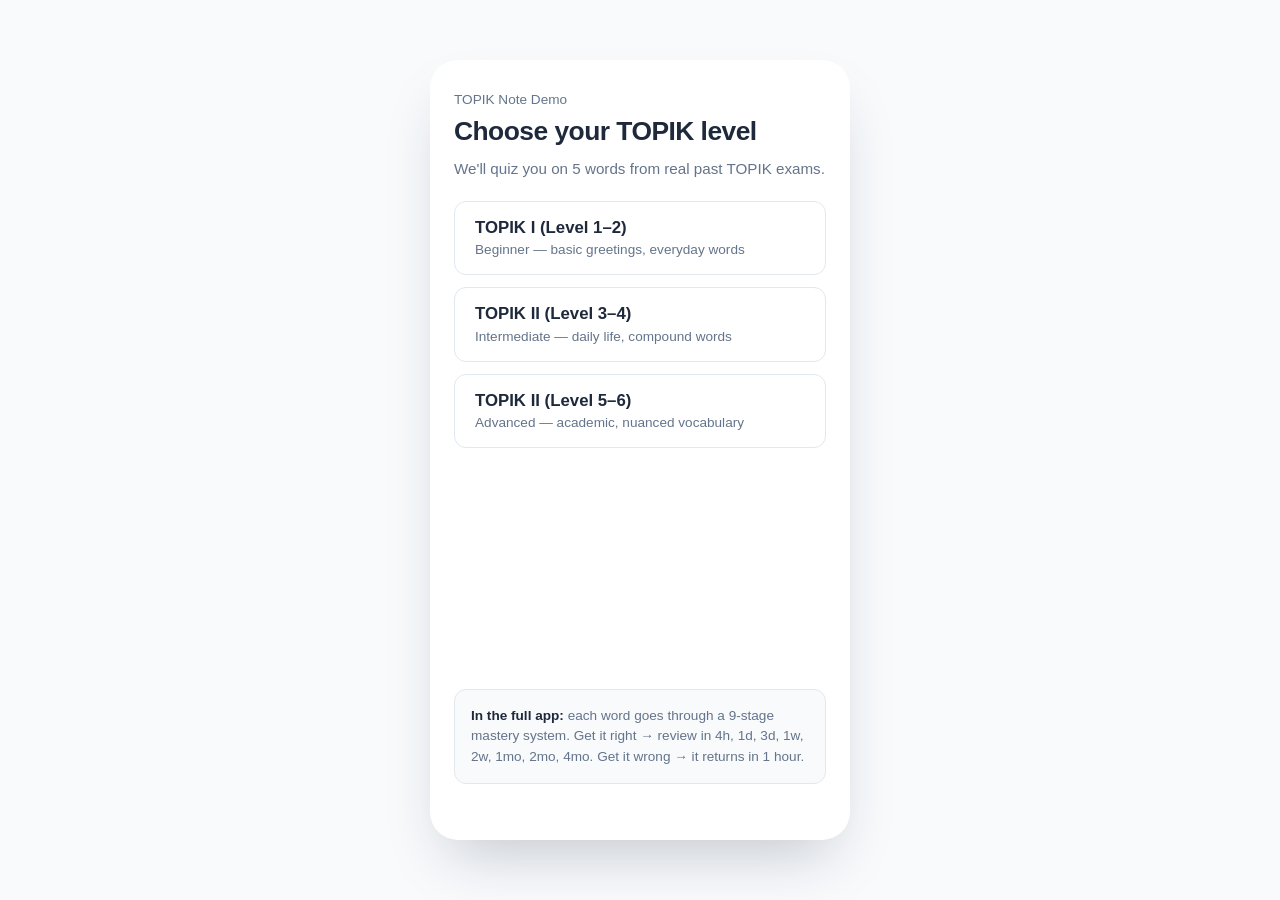
==== demo.html @ f1cb9ca8 "Remove competitor names + legal links; add Korean-native verification differentiator; update email" ====
<!DOCTYPE html>
<html lang="en">
<head>
  <meta charset="UTF-8">
  <meta name="viewport" content="width=device-width, initial-scale=1.0">
  <title>TOPIK Note — Try It Now</title>
  <style>
    :root {
      --fg: #1e293b;
      --muted: #64748b;
      --bg: #ffffff;
      --surface: #f8fafc;
      --border: #e2e8f0;
      --primary: #3182f6;
      --primary-hover: #2563eb;
      --green: #22c55e;
      --green-bg: #ecfdf5;
      --green-border: #a7f3d0;
      --red: #ef4444;
      --red-bg: #fef2f2;
      --red-border: #fecaca;
      --radius: 12px;
    }
    * { box-sizing: border-box; margin: 0; padding: 0; }
    body {
      font-family: -apple-system, BlinkMacSystemFont, "Pretendard", "Noto Sans KR", "Segoe UI", sans-serif;
      color: var(--fg);
      background: var(--surface);
      min-height: 100dvh;
      display: flex;
      align-items: center;
      justify-content: center;
      -webkit-font-smoothing: antialiased;
    }
    .phone {
      width: 100%;
      max-width: 420px;
      min-height: 100dvh;
      background: var(--bg);
      display: flex;
      flex-direction: column;
    }
    @media (min-width: 500px) {
      .phone {
        min-height: auto;
        height: 780px;
        border-radius: 28px;
        box-shadow: 0 30px 60px -20px rgba(30,41,59,0.25);
        overflow: hidden;
        margin: 2rem 1rem;
      }
    }
    .screen {
      display: none;
      flex-direction: column;
      flex: 1;
      padding: 2rem 1.5rem;
      overflow-y: auto;
    }
    .screen.active { display: flex; }
    .screen-header {
      font-size: 0.85rem;
      color: var(--muted);
      margin-bottom: 0.5rem;
    }
    h1 { font-size: 1.65rem; line-height: 1.25; letter-spacing: -0.02em; margin-bottom: 0.75rem; }
    h2 { font-size: 1.35rem; line-height: 1.3; margin-bottom: 0.5rem; }
    p.sub { color: var(--muted); font-size: 0.95rem; margin-bottom: 1.5rem; }
    .spacer { flex: 1; }

    /* Level select */
    .level-btn {
      display: block;
      width: 100%;
      padding: 1rem 1.25rem;
      margin-bottom: 0.75rem;
      border: 1px solid var(--border);
      border-radius: var(--radius);
      background: var(--bg);
      text-align: left;
      cursor: pointer;
      font-family: inherit;
      font-size: 1rem;
      color: var(--fg);
      transition: border-color 0.12s, transform 0.12s;
    }
    .level-btn:hover { border-color: var(--primary); transform: translateY(-1px); }
    .level-btn strong { display: block; font-size: 1.05rem; margin-bottom: 0.15rem; }
    .level-btn span { color: var(--muted); font-size: 0.85rem; }

    /* Progress */
    .progress-bar { height: 4px; background: var(--border); border-radius: 2px; margin-bottom: 1.5rem; overflow: hidden; }
    .progress-fill { height: 100%; background: var(--primary); transition: width 0.3s ease; border-radius: 2px; }
    .q-counter { font-size: 0.85rem; color: var(--muted); margin-bottom: 0.5rem; }

    /* Word display */
    .word-display {
      text-align: center;
      padding: 1.5rem 0 0.5rem;
    }
    .word-korean {
      font-size: 2.2rem;
      font-weight: 700;
      letter-spacing: -0.01em;
      margin-bottom: 0.25rem;
    }
    .word-pos {
      display: inline-block;
      font-size: 0.8rem;
      color: var(--primary);
      background: rgba(49,130,246,0.08);
      padding: 0.2rem 0.6rem;
      border-radius: 999px;
      margin-bottom: 0.25rem;
    }
    .word-prompt {
      color: var(--muted);
      font-size: 0.9rem;
      margin-top: 0.5rem;
      margin-bottom: 1.5rem;
    }

    /* Choices */
    .choice-btn {
      display: block;
      width: 100%;
      padding: 0.85rem 1rem;
      margin-bottom: 0.6rem;
      border: 1px solid var(--border);
      border-radius: var(--radius);
      background: var(--bg);
      text-align: left;
      cursor: pointer;
      font-family: inherit;
      font-size: 0.95rem;
      color: var(--fg);
      transition: border-color 0.12s, background 0.12s;
      line-height: 1.4;
    }
    .choice-btn:hover:not(.answered) { border-color: var(--primary); }
    .choice-btn.correct { border-color: var(--green); background: var(--green-bg); color: var(--green); font-weight: 600; }
    .choice-btn.wrong { border-color: var(--red); background: var(--red-bg); color: var(--red); }
    .choice-btn.answered { cursor: default; }
    .choice-btn.answered:not(.correct):not(.wrong) { opacity: 0.5; }

    /* Feedback */
    .feedback {
      text-align: center;
      padding: 0.75rem 0;
      font-weight: 600;
      font-size: 0.95rem;
    }
    .feedback.correct-fb { color: var(--green); }
    .feedback.wrong-fb { color: var(--red); }

    /* Next button */
    .next-btn {
      display: block;
      width: 100%;
      padding: 0.85rem;
      border: none;
      border-radius: var(--radius);
      background: var(--primary);
      color: white;
      font-family: inherit;
      font-size: 1rem;
      font-weight: 600;
      cursor: pointer;
      margin-top: auto;
      transition: background 0.12s;
    }
    .next-btn:hover { background: var(--primary-hover); }
    .next-btn:disabled { background: var(--border); cursor: default; }

    /* Result */
    .result-score {
      text-align: center;
      padding: 2rem 0 1rem;
    }
    .result-number {
      font-size: 3.5rem;
      font-weight: 800;
      color: var(--primary);
      line-height: 1;
    }
    .result-label { color: var(--muted); font-size: 1rem; margin-top: 0.25rem; }
    .result-msg {
      text-align: center;
      font-size: 1.05rem;
      color: var(--fg);
      margin: 1rem 0 1.5rem;
      line-height: 1.5;
    }
    .result-detail {
      border: 1px solid var(--border);
      border-radius: var(--radius);
      overflow: hidden;
      margin-bottom: 1.5rem;
    }
    .result-row {
      display: flex;
      justify-content: space-between;
      align-items: center;
      padding: 0.65rem 1rem;
      font-size: 0.9rem;
      border-bottom: 1px solid var(--border);
    }
    .result-row:last-child { border-bottom: none; }
    .result-row .r-word { font-weight: 600; }
    .r-correct { color: var(--green); }
    .r-wrong { color: var(--red); }

    .cta-link {
      display: block;
      text-align: center;
      color: var(--primary);
      text-decoration: none;
      font-size: 0.95rem;
      margin-top: 0.75rem;
    }
    .cta-link:hover { text-decoration: underline; }

    .mastery-note {
      background: var(--surface);
      border: 1px solid var(--border);
      border-radius: var(--radius);
      padding: 1rem;
      margin-bottom: 1.5rem;
      font-size: 0.85rem;
      color: var(--muted);
      line-height: 1.5;
    }
    .mastery-note strong { color: var(--fg); }
  </style>
</head>
<body>
  <div class="phone">
    <!-- Screen: Level Select -->
    <div class="screen active" id="screen-level">
      <div class="screen-header">TOPIK Note Demo</div>
      <h1>Choose your TOPIK level</h1>
      <p class="sub">We'll quiz you on 5 words from real past TOPIK exams.</p>
      <button class="level-btn" onclick="startQuiz('beginner')">
        <strong>TOPIK I (Level 1–2)</strong>
        <span>Beginner — basic greetings, everyday words</span>
      </button>
      <button class="level-btn" onclick="startQuiz('intermediate')">
        <strong>TOPIK II (Level 3–4)</strong>
        <span>Intermediate — daily life, compound words</span>
      </button>
      <button class="level-btn" onclick="startQuiz('advanced')">
        <strong>TOPIK II (Level 5–6)</strong>
        <span>Advanced — academic, nuanced vocabulary</span>
      </button>
      <div class="spacer"></div>
      <div class="mastery-note">
        <strong>In the full app:</strong> each word goes through a 9-stage mastery system.
        Get it right → review in 4h, 1d, 3d, 1w, 2w, 1mo, 2mo, 4mo. Get it wrong → it returns in 1 hour.
      </div>
    </div>

    <!-- Screen: Quiz -->
    <div class="screen" id="screen-quiz">
      <div class="q-counter" id="q-counter"></div>
      <div class="progress-bar"><div class="progress-fill" id="progress-fill"></div></div>
      <div class="word-display">
        <div class="word-korean" id="word-korean"></div>
        <div class="word-pos" id="word-pos"></div>
        <div class="word-prompt">What does this word mean?</div>
      </div>
      <div id="choices"></div>
      <div class="feedback" id="feedback"></div>
      <div class="spacer"></div>
      <button class="next-btn" id="next-btn" disabled onclick="nextQuestion()">Next</button>
    </div>

    <!-- Screen: Result -->
    <div class="screen" id="screen-result">
      <div class="screen-header">Session Complete</div>
      <div class="result-score">
        <div class="result-number" id="result-score"></div>
        <div class="result-label">out of 5 correct</div>
      </div>
      <div class="result-msg" id="result-msg"></div>
      <div class="result-detail" id="result-detail"></div>
      <div class="mastery-note">
        <strong>In the full app:</strong> wrong answers return in 1 hour. Words you master space out to 120 days.
        Every word is reviewed and verified by native Korean speakers.
      </div>
      <div class="spacer"></div>
      <a class="next-btn" href="index.html#thanks" style="text-align:center;text-decoration:none;">Request full demo access</a>
      <a class="cta-link" href="#" onclick="resetDemo();return false;">Try another level</a>
    </div>
  </div>

  <script>
    const WORDS = {
      beginner: [
        { word: "크다", pos: "Adjective", answer: "Large or numerous in size or scale.", wrong: ["To try to benefit or help someone.", "School vacation; holiday.", "Quickly; fast."] },
        { word: "방학", pos: "Noun", answer: "School vacation; holiday.", wrong: ["Jeans.", "Evening; dinner.", "Large or numerous in size."] },
        { word: "청바지", pos: "Noun", answer: "Jeans.", wrong: ["Fishing.", "Weekday.", "The duration of the current week."] },
        { word: "대사관", pos: "Noun", answer: "A diplomatic office established by one country in another.", wrong: ["A place where animals are kept.", "Writing that you're quitting your job.", "Effort."] },
        { word: "저녁", pos: "Noun", answer: "Evening; dinner.", wrong: ["Parents.", "Newly; not existing before.", "School vacation; holiday."] }
      ],
      intermediate: [
        { word: "사표", pos: "Noun", answer: "A letter of resignation from one's job.", wrong: ["Parents.", "Jeans.", "A lapse of a fairly long time."] },
        { word: "붉다", pos: "Adjective", answer: "The color is like blood or a ripe red pepper.", wrong: ["Large or numerous in size.", "To be in harmony and unite as one.", "Quickly; fast."] },
        { word: "출입국", pos: "Noun", answer: "The act of entering or leaving a country.", wrong: ["An inconvenience in using something.", "School vacation; holiday.", "Effort."] },
        { word: "동물원", pos: "Noun", answer: "A place where animals are collected and kept for people to see.", wrong: ["A diplomatic office in another country.", "A person who leads a team.", "Ordinary times with nothing special."] },
        { word: "사회생활", pos: "Noun", answer: "Living as a member of society and interacting with others.", wrong: ["A letter of resignation.", "The month before the current month.", "Newly; not existing before."] }
      ],
      advanced: [
        { word: "노력", pos: "Noun", answer: "Effort.", wrong: ["An inconvenience.", "Ordinary times.", "A person who does sports."] },
        { word: "어울리다", pos: "Verb", answer: "For several things to be in harmony and unite as one.", wrong: ["To try to benefit or help someone.", "The color is like blood.", "Large or numerous in size."] },
        { word: "한참", pos: "Adverb", answer: "A lapse of a fairly long time.", wrong: ["Newly; not existing before.", "Quickly; fast.", "Evening; dinner."] },
        { word: "운동선수", pos: "Noun", answer: "A person who does sports as a profession.", wrong: ["A person who leads a team.", "A person who takes part in an event.", "A diplomatic office in another country."] },
        { word: "불편", pos: "Noun", answer: "An inconvenience in using something.", wrong: ["Effort.", "A lapse of a fairly long time.", "Living as a member of society."] }
      ]
    };

    let currentLevel = "";
    let currentQuestions = [];
    let currentIndex = 0;
    let score = 0;
    let results = [];

    function show(id) {
      document.querySelectorAll(".screen").forEach(s => s.classList.remove("active"));
      document.getElementById(id).classList.add("active");
    }

    function shuffle(arr) {
      const a = [...arr];
      for (let i = a.length - 1; i > 0; i--) {
        const j = Math.floor(Math.random() * (i + 1));
        [a[i], a[j]] = [a[j], a[i]];
      }
      return a;
    }

    function startQuiz(level) {
      currentLevel = level;
      currentQuestions = shuffle(WORDS[level]);
      currentIndex = 0;
      score = 0;
      results = [];
      show("screen-quiz");
      renderQuestion();
    }

    function renderQuestion() {
      const q = currentQuestions[currentIndex];
      document.getElementById("q-counter").textContent = (currentIndex + 1) + " / 5";
      document.getElementById("progress-fill").style.width = ((currentIndex) / 5 * 100) + "%";
      document.getElementById("word-korean").textContent = q.word;
      document.getElementById("word-pos").textContent = q.pos;
      document.getElementById("feedback").textContent = "";
      document.getElementById("feedback").className = "feedback";
      document.getElementById("next-btn").disabled = true;

      const choices = shuffle([q.answer, ...q.wrong]);
      const container = document.getElementById("choices");
      container.innerHTML = "";
      choices.forEach(c => {
        const btn = document.createElement("button");
        btn.className = "choice-btn";
        btn.textContent = c;
        btn.onclick = () => selectAnswer(btn, c, q.answer);
        container.appendChild(btn);
      });
    }

    function selectAnswer(btn, selected, correct) {
      const allBtns = document.querySelectorAll(".choice-btn");
      allBtns.forEach(b => {
        b.classList.add("answered");
        b.onclick = null;
        if (b.textContent === correct) b.classList.add("correct");
      });

      const isCorrect = selected === correct;
      if (isCorrect) {
        score++;
        document.getElementById("feedback").textContent = "Correct!";
        document.getElementById("feedback").className = "feedback correct-fb";
      } else {
        btn.classList.add("wrong");
        document.getElementById("feedback").textContent = "Wrong — see the correct answer above.";
        document.getElementById("feedback").className = "feedback wrong-fb";
      }

      results.push({ word: currentQuestions[currentIndex].word, correct: isCorrect });
      document.getElementById("next-btn").disabled = false;
    }

    function nextQuestion() {
      currentIndex++;
      if (currentIndex >= 5) {
        showResult();
      } else {
        renderQuestion();
      }
    }

    function showResult() {
      document.getElementById("progress-fill").style.width = "100%";
      document.getElementById("result-score").textContent = score;

      const msgs = {
        5: "Perfect! You clearly know this level well.",
        4: "Great job! Just one to review.",
        3: "Good effort — the 9-stage mastery system would lock those in.",
        2: "Room to grow — the app reviews wrong answers within 1 hour.",
        1: "This level is challenging — daily practice makes a huge difference.",
        0: "Don't worry — every word starts at Stage 0 and the app guides you up."
      };
      document.getElementById("result-msg").textContent = msgs[score];

      const detail = document.getElementById("result-detail");
      detail.innerHTML = "";
      results.forEach(r => {
        const row = document.createElement("div");
        row.className = "result-row";
        row.innerHTML = '<span class="r-word">' + r.word + '</span><span class="' + (r.correct ? "r-correct" : "r-wrong") + '">' + (r.correct ? "Correct" : "Wrong") + '</span>';
        detail.appendChild(row);
      });

      show("screen-result");
    }

    function resetDemo() {
      show("screen-level");
    }
  </script>
</body>
</html>
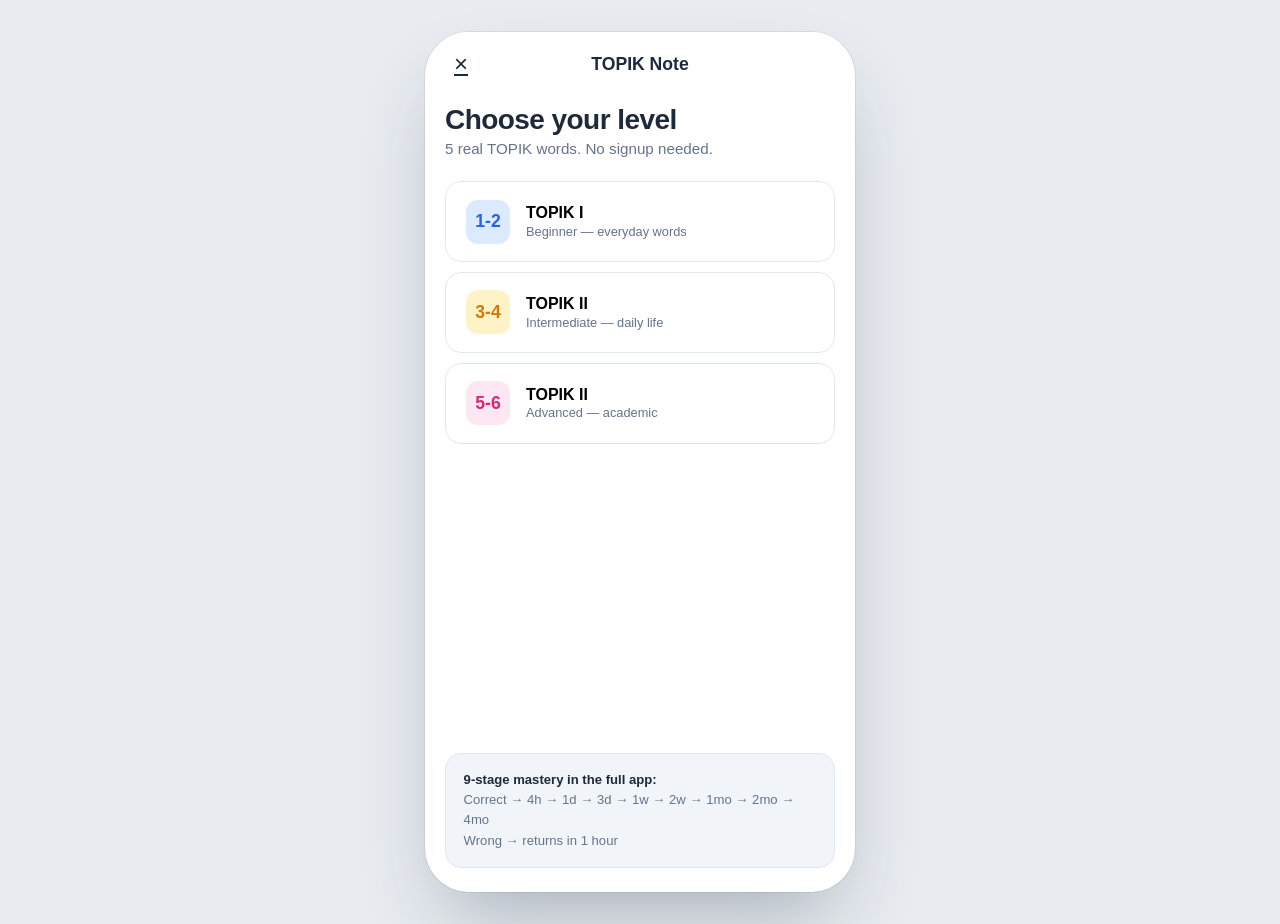
==== commit 827a99d7: "Remove competitor names + legal links; add Korean-native verification differentiator; update email" ====
--- a/demo.html
+++ b/demo.html
@@ -2,131 +2,154 @@
 <html lang="en">
 <head>
   <meta charset="UTF-8">
-  <meta name="viewport" content="width=device-width, initial-scale=1.0">
+  <meta name="viewport" content="width=device-width, initial-scale=1.0, maximum-scale=1.0, user-scalable=no">
   <title>TOPIK Note — Try It Now</title>
   <style>
     :root {
       --fg: #1e293b;
-      --muted: #64748b;
+      --muted: #94a3b8;
+      --muted-dark: #64748b;
       --bg: #ffffff;
-      --surface: #f8fafc;
+      --surface: #f1f5f9;
       --border: #e2e8f0;
       --primary: #3182f6;
       --primary-hover: #2563eb;
+      --primary-light: rgba(49,130,246,0.08);
       --green: #22c55e;
-      --green-bg: #ecfdf5;
-      --green-border: #a7f3d0;
+      --green-bg: rgba(34,197,94,0.08);
+      --green-border: rgba(34,197,94,0.3);
       --red: #ef4444;
-      --red-bg: #fef2f2;
-      --red-border: #fecaca;
-      --radius: 12px;
+      --red-bg: rgba(239,68,68,0.08);
+      --red-border: rgba(239,68,68,0.3);
+      --radius: 16px;
+      --radius-sm: 12px;
     }
     * { box-sizing: border-box; margin: 0; padding: 0; }
     body {
       font-family: -apple-system, BlinkMacSystemFont, "Pretendard", "Noto Sans KR", "Segoe UI", sans-serif;
       color: var(--fg);
-      background: var(--surface);
+      background: #e8ecf1;
       min-height: 100dvh;
       display: flex;
       align-items: center;
       justify-content: center;
       -webkit-font-smoothing: antialiased;
     }
+
+    /* Phone frame */
     .phone {
       width: 100%;
-      max-width: 420px;
+      max-width: 430px;
       min-height: 100dvh;
       background: var(--bg);
       display: flex;
       flex-direction: column;
+      position: relative;
     }
     @media (min-width: 500px) {
       .phone {
         min-height: auto;
-        height: 780px;
-        border-radius: 28px;
-        box-shadow: 0 30px 60px -20px rgba(30,41,59,0.25);
+        height: 860px;
+        border-radius: 44px;
+        box-shadow: 0 40px 80px -20px rgba(30,41,59,0.3), 0 0 0 1px rgba(0,0,0,0.06);
         overflow: hidden;
         margin: 2rem 1rem;
       }
     }
+
+    /* Screens */
     .screen {
       display: none;
       flex-direction: column;
       flex: 1;
-      padding: 2rem 1.5rem;
+      padding: 0 1.25rem;
       overflow-y: auto;
+      -webkit-overflow-scrolling: touch;
     }
     .screen.active { display: flex; }
-    .screen-header {
-      font-size: 0.85rem;
-      color: var(--muted);
-      margin-bottom: 0.5rem;
-    }
-    h1 { font-size: 1.65rem; line-height: 1.25; letter-spacing: -0.02em; margin-bottom: 0.75rem; }
-    h2 { font-size: 1.35rem; line-height: 1.3; margin-bottom: 0.5rem; }
-    p.sub { color: var(--muted); font-size: 0.95rem; margin-bottom: 1.5rem; }
-    .spacer { flex: 1; }
-
-    /* Level select */
-    .level-btn {
-      display: block;
-      width: 100%;
-      padding: 1rem 1.25rem;
-      margin-bottom: 0.75rem;
-      border: 1px solid var(--border);
-      border-radius: var(--radius);
+
+    /* Top bar */
+    .topbar {
+      display: flex;
+      align-items: center;
+      justify-content: space-between;
+      padding: 1rem 0 0.5rem;
+      position: sticky;
+      top: 0;
       background: var(--bg);
-      text-align: left;
-      cursor: pointer;
-      font-family: inherit;
-      font-size: 1rem;
-      color: var(--fg);
-      transition: border-color 0.12s, transform 0.12s;
-    }
-    .level-btn:hover { border-color: var(--primary); transform: translateY(-1px); }
-    .level-btn strong { display: block; font-size: 1.05rem; margin-bottom: 0.15rem; }
-    .level-btn span { color: var(--muted); font-size: 0.85rem; }
+      z-index: 10;
+    }
+    .topbar-close {
+      width: 32px; height: 32px;
+      display: flex; align-items: center; justify-content: center;
+      border: none; background: none; cursor: pointer;
+      font-size: 1.5rem; color: var(--fg); line-height: 1;
+    }
+    .topbar-title {
+      font-size: 1.1rem;
+      font-weight: 700;
+    }
+    .topbar-spacer { width: 32px; }
 
     /* Progress */
-    .progress-bar { height: 4px; background: var(--border); border-radius: 2px; margin-bottom: 1.5rem; overflow: hidden; }
-    .progress-fill { height: 100%; background: var(--primary); transition: width 0.3s ease; border-radius: 2px; }
-    .q-counter { font-size: 0.85rem; color: var(--muted); margin-bottom: 0.5rem; }
+    .progress-row {
+      display: flex;
+      justify-content: space-between;
+      align-items: center;
+      font-size: 0.8rem;
+      color: var(--muted-dark);
+      margin-bottom: 0.35rem;
+    }
+    .progress-bar {
+      height: 5px;
+      background: var(--surface);
+      border-radius: 3px;
+      overflow: hidden;
+      margin-bottom: 1.5rem;
+    }
+    .progress-fill {
+      height: 100%;
+      background: var(--primary);
+      transition: width 0.4s ease;
+      border-radius: 3px;
+    }
 
     /* Word display */
     .word-display {
       text-align: center;
-      padding: 1.5rem 0 0.5rem;
+      padding: 1rem 0;
     }
     .word-korean {
-      font-size: 2.2rem;
-      font-weight: 700;
-      letter-spacing: -0.01em;
-      margin-bottom: 0.25rem;
+      font-size: 2.8rem;
+      font-weight: 800;
+      letter-spacing: -0.02em;
+      margin-bottom: 0.5rem;
+      line-height: 1.2;
     }
     .word-pos {
       display: inline-block;
       font-size: 0.8rem;
-      color: var(--primary);
-      background: rgba(49,130,246,0.08);
-      padding: 0.2rem 0.6rem;
+      font-weight: 600;
+      color: var(--muted-dark);
+      background: var(--surface);
+      padding: 0.25rem 0.75rem;
       border-radius: 999px;
-      margin-bottom: 0.25rem;
+      border: 1px solid var(--border);
     }
     .word-prompt {
       color: var(--muted);
-      font-size: 0.9rem;
-      margin-top: 0.5rem;
-      margin-bottom: 1.5rem;
-    }
-
-    /* Choices */
+      font-size: 0.95rem;
+      margin-top: 0.75rem;
+      margin-bottom: 1.25rem;
+    }
+
+    /* Choices — app style */
+    .choices { display: flex; flex-direction: column; gap: 0.5rem; }
     .choice-btn {
       display: block;
       width: 100%;
-      padding: 0.85rem 1rem;
-      margin-bottom: 0.6rem;
-      border: 1px solid var(--border);
+      padding: 0.9rem 1.1rem;
+      border: 1.5px solid var(--border);
       border-radius: var(--radius);
       background: var(--bg);
       text-align: left;
@@ -134,30 +157,90 @@
       font-family: inherit;
       font-size: 0.95rem;
       color: var(--fg);
-      transition: border-color 0.12s, background 0.12s;
+      transition: border-color 0.15s, background 0.15s, transform 0.1s;
+      line-height: 1.45;
+      -webkit-tap-highlight-color: transparent;
+    }
+    .choice-btn:active:not(.answered) { transform: scale(0.98); }
+    .choice-btn.correct {
+      border-color: var(--green);
+      background: var(--green-bg);
+      color: var(--green);
+      font-weight: 600;
+    }
+    .choice-btn.wrong {
+      border-color: var(--red);
+      background: var(--red-bg);
+      color: var(--red);
+    }
+    .choice-btn.answered { cursor: default; pointer-events: none; }
+    .choice-btn.answered:not(.correct):not(.wrong) { opacity: 0.4; }
+
+    /* Feedback — like the app */
+    .feedback-area {
+      text-align: center;
+      padding: 0.75rem 0 0.25rem;
+      min-height: 3.5rem;
+    }
+    .feedback-icon { font-size: 0.95rem; font-weight: 700; }
+    .feedback-icon.correct-fb { color: var(--green); }
+    .feedback-icon.wrong-fb { color: var(--red); }
+    .feedback-hint {
+      font-size: 0.8rem;
+      color: var(--muted);
+      margin-top: 0.15rem;
+    }
+
+    /* Word card (shown after answer) */
+    .wordcard {
+      display: none;
+      background: var(--surface);
+      border-radius: var(--radius);
+      padding: 1.25rem;
+      margin-top: 0.75rem;
+    }
+    .wordcard.show { display: block; }
+    .wordcard-def {
+      font-size: 0.95rem;
+      color: var(--fg);
+      margin-bottom: 0.75rem;
+    }
+    .wordcard-example {
+      background: var(--bg);
+      border-radius: var(--radius-sm);
+      padding: 0.85rem;
+      border: 1px solid var(--border);
+    }
+    .wordcard-example-label {
+      font-size: 0.75rem;
+      color: var(--muted);
+      margin-bottom: 0.35rem;
+    }
+    .wordcard-example-kr {
+      font-size: 0.95rem;
+      color: var(--fg);
+      margin-bottom: 0.25rem;
+      line-height: 1.5;
+    }
+    .wordcard-example-en {
+      font-size: 0.85rem;
+      color: var(--muted-dark);
       line-height: 1.4;
     }
-    .choice-btn:hover:not(.answered) { border-color: var(--primary); }
-    .choice-btn.correct { border-color: var(--green); background: var(--green-bg); color: var(--green); font-weight: 600; }
-    .choice-btn.wrong { border-color: var(--red); background: var(--red-bg); color: var(--red); }
-    .choice-btn.answered { cursor: default; }
-    .choice-btn.answered:not(.correct):not(.wrong) { opacity: 0.5; }
-
-    /* Feedback */
-    .feedback {
-      text-align: center;
-      padding: 0.75rem 0;
-      font-weight: 600;
-      font-size: 0.95rem;
-    }
-    .feedback.correct-fb { color: var(--green); }
-    .feedback.wrong-fb { color: var(--red); }
-
-    /* Next button */
-    .next-btn {
+
+    .spacer { flex: 1; }
+
+    /* Bottom button */
+    .bottom-btn-area {
+      padding: 0.75rem 0 1.5rem;
+      position: sticky;
+      bottom: 0;
+      background: var(--bg);
+    }
+    .btn-primary {
       display: block;
       width: 100%;
-      padding: 0.85rem;
+      padding: 1rem;
       border: none;
       border-radius: var(--radius);
       background: var(--primary);
@@ -166,49 +249,130 @@
       font-size: 1rem;
       font-weight: 600;
       cursor: pointer;
+      transition: background 0.12s, transform 0.1s;
+      -webkit-tap-highlight-color: transparent;
+      text-align: center;
+      text-decoration: none;
+    }
+    .btn-primary:hover { background: var(--primary-hover); }
+    .btn-primary:active { transform: scale(0.98); }
+    .btn-primary:disabled { background: var(--border); color: var(--muted); cursor: default; }
+    .btn-secondary {
+      display: block;
+      width: 100%;
+      padding: 1rem;
+      border: 1.5px solid var(--border);
+      border-radius: var(--radius);
+      background: var(--bg);
+      color: var(--fg);
+      font-family: inherit;
+      font-size: 1rem;
+      font-weight: 600;
+      cursor: pointer;
+      margin-top: 0.5rem;
+      text-align: center;
+      text-decoration: none;
+      transition: border-color 0.12s;
+    }
+    .btn-secondary:hover { border-color: var(--muted); }
+
+    /* ===== Level select screen ===== */
+    .level-title {
+      font-size: 1.75rem;
+      font-weight: 800;
+      letter-spacing: -0.02em;
+      margin: 1rem 0 0.25rem;
+    }
+    .level-sub {
+      color: var(--muted-dark);
+      font-size: 0.95rem;
+      margin-bottom: 1.5rem;
+    }
+    .level-card {
+      display: flex;
+      align-items: center;
+      gap: 1rem;
+      width: 100%;
+      padding: 1.1rem 1.25rem;
+      margin-bottom: 0.6rem;
+      border: 1.5px solid var(--border);
+      border-radius: var(--radius);
+      background: var(--bg);
+      text-align: left;
+      cursor: pointer;
+      font-family: inherit;
+      transition: border-color 0.12s, transform 0.12s, box-shadow 0.12s;
+      -webkit-tap-highlight-color: transparent;
+    }
+    .level-card:active { transform: scale(0.98); }
+    .level-card:hover { border-color: var(--primary); box-shadow: 0 2px 12px rgba(49,130,246,0.08); }
+    .level-icon {
+      width: 44px; height: 44px;
+      border-radius: 12px;
+      display: flex; align-items: center; justify-content: center;
+      font-size: 1.1rem; font-weight: 800;
+      flex-shrink: 0;
+    }
+    .level-icon.lv1 { background: #dbeafe; color: #2563eb; }
+    .level-icon.lv3 { background: #fef3c7; color: #d97706; }
+    .level-icon.lv5 { background: #fce7f3; color: #db2777; }
+    .level-info strong { display: block; font-size: 1rem; margin-bottom: 0.1rem; }
+    .level-info span { color: var(--muted-dark); font-size: 0.8rem; }
+
+    .mastery-banner {
+      background: var(--surface);
+      border-radius: var(--radius);
+      padding: 1rem 1.1rem;
       margin-top: auto;
-      transition: background 0.12s;
-    }
-    .next-btn:hover { background: var(--primary-hover); }
-    .next-btn:disabled { background: var(--border); cursor: default; }
-
-    /* Result */
-    .result-score {
-      text-align: center;
-      padding: 2rem 0 1rem;
-    }
-    .result-number {
-      font-size: 3.5rem;
+      margin-bottom: 1.5rem;
+      font-size: 0.82rem;
+      color: var(--muted-dark);
+      line-height: 1.55;
+      border: 1px solid var(--border);
+    }
+    .mastery-banner strong { color: var(--fg); }
+
+    /* ===== Result screen ===== */
+    .result-hero { text-align: center; padding: 2.5rem 0 1rem; }
+    .result-emoji { font-size: 4rem; line-height: 1; margin-bottom: 0.5rem; }
+    .result-title { font-size: 1.5rem; font-weight: 800; margin-bottom: 1rem; }
+    .result-stats {
+      display: flex;
+      justify-content: center;
+      gap: 2rem;
+      margin-bottom: 1.5rem;
+    }
+    .result-stat { text-align: center; }
+    .result-stat-num {
+      font-size: 2rem;
       font-weight: 800;
-      color: var(--primary);
-      line-height: 1;
-    }
-    .result-label { color: var(--muted); font-size: 1rem; margin-top: 0.25rem; }
-    .result-msg {
-      text-align: center;
-      font-size: 1.05rem;
-      color: var(--fg);
-      margin: 1rem 0 1.5rem;
-      line-height: 1.5;
+      line-height: 1.1;
+    }
+    .result-stat-num.blue { color: var(--primary); }
+    .result-stat-label {
+      font-size: 0.75rem;
+      color: var(--muted-dark);
+      margin-top: 0.15rem;
     }
     .result-detail {
       border: 1px solid var(--border);
       border-radius: var(--radius);
       overflow: hidden;
-      margin-bottom: 1.5rem;
+      margin-bottom: 1rem;
     }
     .result-row {
       display: flex;
       justify-content: space-between;
       align-items: center;
-      padding: 0.65rem 1rem;
+      padding: 0.75rem 1rem;
       font-size: 0.9rem;
       border-bottom: 1px solid var(--border);
     }
     .result-row:last-child { border-bottom: none; }
     .result-row .r-word { font-weight: 600; }
-    .r-correct { color: var(--green); }
-    .r-wrong { color: var(--red); }
+    .r-mark { font-weight: 700; font-size: 0.85rem; }
+    .r-mark.correct { color: var(--green); }
+    .r-mark.wrong { color: var(--red); }
 
     .cta-link {
       display: block;
@@ -216,105 +380,156 @@
       color: var(--primary);
       text-decoration: none;
       font-size: 0.95rem;
-      margin-top: 0.75rem;
-    }
-    .cta-link:hover { text-decoration: underline; }
-
-    .mastery-note {
-      background: var(--surface);
-      border: 1px solid var(--border);
-      border-radius: var(--radius);
-      padding: 1rem;
-      margin-bottom: 1.5rem;
-      font-size: 0.85rem;
-      color: var(--muted);
-      line-height: 1.5;
-    }
-    .mastery-note strong { color: var(--fg); }
+      font-weight: 500;
+      margin-top: 0.5rem;
+      padding: 0.5rem;
+    }
   </style>
 </head>
 <body>
   <div class="phone">
-    <!-- Screen: Level Select -->
+
+    <!-- ===== Screen: Level Select ===== -->
     <div class="screen active" id="screen-level">
-      <div class="screen-header">TOPIK Note Demo</div>
-      <h1>Choose your TOPIK level</h1>
-      <p class="sub">We'll quiz you on 5 words from real past TOPIK exams.</p>
-      <button class="level-btn" onclick="startQuiz('beginner')">
-        <strong>TOPIK I (Level 1–2)</strong>
-        <span>Beginner — basic greetings, everyday words</span>
+      <div class="topbar">
+        <a href="index.html" class="topbar-close" aria-label="Back">&times;</a>
+        <span class="topbar-title">TOPIK Note</span>
+        <span class="topbar-spacer"></span>
+      </div>
+      <div class="level-title">Choose your level</div>
+      <div class="level-sub">5 real TOPIK words. No signup needed.</div>
+
+      <button class="level-card" onclick="startQuiz('beginner')">
+        <div class="level-icon lv1">1-2</div>
+        <div class="level-info">
+          <strong>TOPIK I</strong>
+          <span>Beginner — everyday words</span>
+        </div>
       </button>
-      <button class="level-btn" onclick="startQuiz('intermediate')">
-        <strong>TOPIK II (Level 3–4)</strong>
-        <span>Intermediate — daily life, compound words</span>
+      <button class="level-card" onclick="startQuiz('intermediate')">
+        <div class="level-icon lv3">3-4</div>
+        <div class="level-info">
+          <strong>TOPIK II</strong>
+          <span>Intermediate — daily life</span>
+        </div>
       </button>
-      <button class="level-btn" onclick="startQuiz('advanced')">
-        <strong>TOPIK II (Level 5–6)</strong>
-        <span>Advanced — academic, nuanced vocabulary</span>
+      <button class="level-card" onclick="startQuiz('advanced')">
+        <div class="level-icon lv5">5-6</div>
+        <div class="level-info">
+          <strong>TOPIK II</strong>
+          <span>Advanced — academic</span>
+        </div>
       </button>
+
       <div class="spacer"></div>
-      <div class="mastery-note">
-        <strong>In the full app:</strong> each word goes through a 9-stage mastery system.
-        Get it right → review in 4h, 1d, 3d, 1w, 2w, 1mo, 2mo, 4mo. Get it wrong → it returns in 1 hour.
+      <div class="mastery-banner">
+        <strong>9-stage mastery in the full app:</strong><br>
+        Correct → 4h → 1d → 3d → 1w → 2w → 1mo → 2mo → 4mo<br>
+        Wrong → returns in 1 hour
       </div>
     </div>
 
-    <!-- Screen: Quiz -->
+    <!-- ===== Screen: Quiz ===== -->
     <div class="screen" id="screen-quiz">
-      <div class="q-counter" id="q-counter"></div>
+      <div class="topbar">
+        <button class="topbar-close" onclick="resetDemo()" aria-label="Close">&times;</button>
+        <span class="topbar-spacer"></span>
+        <span class="topbar-spacer"></span>
+      </div>
+      <div class="progress-row">
+        <span id="q-counter"></span>
+        <span>Completed words</span>
+      </div>
       <div class="progress-bar"><div class="progress-fill" id="progress-fill"></div></div>
+
       <div class="word-display">
         <div class="word-korean" id="word-korean"></div>
         <div class="word-pos" id="word-pos"></div>
         <div class="word-prompt">What does this word mean?</div>
       </div>
-      <div id="choices"></div>
-      <div class="feedback" id="feedback"></div>
+
+      <div class="choices" id="choices"></div>
+
+      <div class="feedback-area" id="feedback-area"></div>
+
+      <div id="wordcard" class="wordcard">
+        <div class="wordcard-def" id="wc-def"></div>
+        <div class="wordcard-example">
+          <div class="wordcard-example-label">Example</div>
+          <div class="wordcard-example-kr" id="wc-example-kr"></div>
+          <div class="wordcard-example-en" id="wc-example-en"></div>
+        </div>
+      </div>
+
       <div class="spacer"></div>
-      <button class="next-btn" id="next-btn" disabled onclick="nextQuestion()">Next</button>
+      <div class="bottom-btn-area">
+        <button class="btn-primary" id="quiz-btn" disabled onclick="onQuizBtn()">Check Word</button>
+      </div>
     </div>
 
-    <!-- Screen: Result -->
+    <!-- ===== Screen: Result ===== -->
     <div class="screen" id="screen-result">
-      <div class="screen-header">Session Complete</div>
-      <div class="result-score">
-        <div class="result-number" id="result-score"></div>
-        <div class="result-label">out of 5 correct</div>
-      </div>
-      <div class="result-msg" id="result-msg"></div>
+      <div class="topbar">
+        <span class="topbar-spacer"></span>
+        <span class="topbar-spacer"></span>
+        <span class="topbar-spacer"></span>
+      </div>
+      <div class="result-hero">
+        <div class="result-emoji" id="result-emoji"></div>
+        <div class="result-title" id="result-title"></div>
+        <div class="result-stats">
+          <div class="result-stat">
+            <div class="result-stat-num blue" id="rs-correct"></div>
+            <div class="result-stat-label">Correct</div>
+          </div>
+          <div class="result-stat">
+            <div class="result-stat-num" id="rs-total"></div>
+            <div class="result-stat-label">Total</div>
+          </div>
+          <div class="result-stat">
+            <div class="result-stat-num" id="rs-pct"></div>
+            <div class="result-stat-label">Accuracy</div>
+          </div>
+        </div>
+      </div>
+
       <div class="result-detail" id="result-detail"></div>
-      <div class="mastery-note">
-        <strong>In the full app:</strong> wrong answers return in 1 hour. Words you master space out to 120 days.
-        Every word is reviewed and verified by native Korean speakers.
-      </div>
+
+      <div class="mastery-banner">
+        <strong>In the full app:</strong> wrong answers return in 1 hour.
+        Words you master space out to 120 days. Every word is reviewed by native Korean speakers.
+      </div>
+
       <div class="spacer"></div>
-      <a class="next-btn" href="index.html#thanks" style="text-align:center;text-decoration:none;">Request full demo access</a>
-      <a class="cta-link" href="#" onclick="resetDemo();return false;">Try another level</a>
+      <div class="bottom-btn-area">
+        <a class="btn-primary" href="index.html#thanks">Request full demo access</a>
+        <a class="cta-link" href="#" onclick="resetDemo();return false;">Try another level</a>
+      </div>
     </div>
   </div>
 
   <script>
     const WORDS = {
       beginner: [
-        { word: "크다", pos: "Adjective", answer: "Large or numerous in size or scale.", wrong: ["To try to benefit or help someone.", "School vacation; holiday.", "Quickly; fast."] },
-        { word: "방학", pos: "Noun", answer: "School vacation; holiday.", wrong: ["Jeans.", "Evening; dinner.", "Large or numerous in size."] },
-        { word: "청바지", pos: "Noun", answer: "Jeans.", wrong: ["Fishing.", "Weekday.", "The duration of the current week."] },
-        { word: "대사관", pos: "Noun", answer: "A diplomatic office established by one country in another.", wrong: ["A place where animals are kept.", "Writing that you're quitting your job.", "Effort."] },
-        { word: "저녁", pos: "Noun", answer: "Evening; dinner.", wrong: ["Parents.", "Newly; not existing before.", "School vacation; holiday."] }
+        { word: "\ud06c\ub2e4", pos: "Adjective", answer: "Large or numerous in size or scale.", wrong: ["To try to benefit or help someone.", "School vacation; holiday.", "Quickly; fast."], example: { kr: "\uc544\uc774\ub4e4\uc774 \uc790\ub77c\uc11c \ud0a4\uac00 \ub9ce\uc774 \ucee4\uc84c\ub2e4.", en: "The children grew up and became much taller." } },
+        { word: "\ubc29\ud559", pos: "Noun", answer: "School vacation; holiday.", wrong: ["Jeans.", "Evening; dinner.", "Large or numerous in size."], example: { kr: "\ubc29\ud559 \ub3d9\uc548 \uac00\uc871\uacfc \ud568\uaed8 \uc5ec\ud589\uc744 \uac14\ub2e4.", en: "I went on a trip with my family during vacation." } },
+        { word: "\uccad\ubc14\uc9c0", pos: "Noun", answer: "Jeans.", wrong: ["Fishing.", "Weekday.", "The duration of the current week."], example: { kr: "\uccad\ubc14\uc9c0\ub294 \uc5b4\ub5a4 \uc637\uacfc\ub3c4 \uc798 \uc5b4\uc6b8\ub9b0\ub2e4.", en: "Jeans go well with any outfit." } },
+        { word: "\ub300\uc0ac\uad00", pos: "Noun", answer: "A diplomatic office established by one country in another.", wrong: ["A place where animals are kept.", "A letter of resignation.", "Effort."], example: { kr: "\ube44\uc790\ub97c \ubc1b\uc73c\ub824\uba74 \ub300\uc0ac\uad00\uc5d0 \uac00\uc57c \ud55c\ub2e4.", en: "You need to go to the embassy to get a visa." } },
+        { word: "\uc800\ub141", pos: "Noun", answer: "Evening; dinner.", wrong: ["Parents.", "Newly; not existing before.", "School vacation; holiday."], example: { kr: "\uc800\ub141\uc744 \uba39\uc740 \ud6c4\uc5d0 \uc0b0\ucc45\uc744 \ud588\ub2e4.", en: "I took a walk after dinner." } }
       ],
       intermediate: [
-        { word: "사표", pos: "Noun", answer: "A letter of resignation from one's job.", wrong: ["Parents.", "Jeans.", "A lapse of a fairly long time."] },
-        { word: "붉다", pos: "Adjective", answer: "The color is like blood or a ripe red pepper.", wrong: ["Large or numerous in size.", "To be in harmony and unite as one.", "Quickly; fast."] },
-        { word: "출입국", pos: "Noun", answer: "The act of entering or leaving a country.", wrong: ["An inconvenience in using something.", "School vacation; holiday.", "Effort."] },
-        { word: "동물원", pos: "Noun", answer: "A place where animals are collected and kept for people to see.", wrong: ["A diplomatic office in another country.", "A person who leads a team.", "Ordinary times with nothing special."] },
-        { word: "사회생활", pos: "Noun", answer: "Living as a member of society and interacting with others.", wrong: ["A letter of resignation.", "The month before the current month.", "Newly; not existing before."] }
+        { word: "\uc0ac\ud45c", pos: "Noun", answer: "A letter of resignation from one's job.", wrong: ["Parents.", "Jeans.", "A lapse of a fairly long time."], example: { kr: "\uadf8\ub294 \ud68c\uc0ac\uc5d0 \uc0ac\ud45c\ub97c \ub0c8\ub2e4.", en: "He submitted his resignation to the company." } },
+        { word: "\ubd89\ub2e4", pos: "Adjective", answer: "The color is like blood or a ripe red pepper.", wrong: ["Large or numerous in size.", "To be in harmony and unite as one.", "Quickly; fast."], example: { kr: "\ud574\uac00 \uc9c0\uba74\uc11c \ud558\ub298\uc774 \ubd89\uac8c \ubb3c\ub4e4\uc5c8\ub2e4.", en: "The sky turned red as the sun set." } },
+        { word: "\ucd9c\uc785\uad6d", pos: "Noun", answer: "The act of entering or leaving a country.", wrong: ["An inconvenience in using something.", "School vacation; holiday.", "Effort."], example: { kr: "\ucd9c\uc785\uad6d \uc2ec\uc0ac\ub97c \ubc1b\ub294 \ub370 \uc2dc\uac04\uc774 \uac78\ub838\ub2e4.", en: "The immigration check took some time." } },
+        { word: "\ub3d9\ubb3c\uc6d0", pos: "Noun", answer: "A place where animals are collected and kept for people to see.", wrong: ["A diplomatic office in another country.", "A person who leads a team.", "Ordinary times with nothing special."], example: { kr: "\uc8fc\ub9d0\uc5d0 \uc544\uc774\ub4e4\uacfc \ub3d9\ubb3c\uc6d0\uc5d0 \uac14\ub2e4.", en: "I went to the zoo with the kids on the weekend." } },
+        { word: "\uc0ac\ud68c\uc0dd\ud65c", pos: "Noun", answer: "Living as a member of society and interacting with others.", wrong: ["A letter of resignation.", "The month before the current month.", "Newly; not existing before."], example: { kr: "\uc0ac\ud68c\uc0dd\ud65c\uc5d0\uc11c\ub294 \ub300\uc778 \uad00\uacc4\uac00 \uc911\uc694\ud558\ub2e4.", en: "Interpersonal relationships are important in social life." } }
       ],
       advanced: [
-        { word: "노력", pos: "Noun", answer: "Effort.", wrong: ["An inconvenience.", "Ordinary times.", "A person who does sports."] },
-        { word: "어울리다", pos: "Verb", answer: "For several things to be in harmony and unite as one.", wrong: ["To try to benefit or help someone.", "The color is like blood.", "Large or numerous in size."] },
-        { word: "한참", pos: "Adverb", answer: "A lapse of a fairly long time.", wrong: ["Newly; not existing before.", "Quickly; fast.", "Evening; dinner."] },
-        { word: "운동선수", pos: "Noun", answer: "A person who does sports as a profession.", wrong: ["A person who leads a team.", "A person who takes part in an event.", "A diplomatic office in another country."] },
-        { word: "불편", pos: "Noun", answer: "An inconvenience in using something.", wrong: ["Effort.", "A lapse of a fairly long time.", "Living as a member of society."] }
+        { word: "\ub178\ub825", pos: "Noun", answer: "Effort.", wrong: ["An inconvenience.", "Ordinary times.", "A person who does sports."], example: { kr: "\ub178\ub825 \uc5c6\uc774 \uc131\uacf5\ud560 \uc218 \uc5c6\ub2e4.", en: "You cannot succeed without effort." } },
+        { word: "\uc5b4\uc6b8\ub9ac\ub2e4", pos: "Verb", answer: "For several things to be in harmony and unite as one.", wrong: ["To try to benefit or help someone.", "The color is like blood.", "Large or numerous in size."], example: { kr: "\uc774 \uc625\uc740 \ub2f9\uc2e0\uc5d0\uac8c \uc798 \uc5b4\uc6b8\ub9bd\ub2c8\ub2e4.", en: "These clothes suit you well." } },
+        { word: "\ud55c\ucc38", pos: "Adverb", answer: "A lapse of a fairly long time.", wrong: ["Newly; not existing before.", "Quickly; fast.", "Evening; dinner."], example: { kr: "\ubc84\uc2a4\ub97c \ud55c\ucc38 \ub3d9\uc548 \uae30\ub2e4\ub838\ub2e4.", en: "I waited for the bus for quite a while." } },
+        { word: "\uc6b4\ub3d9\uc120\uc218", pos: "Noun", answer: "A person who does sports as a profession.", wrong: ["A person who leads a team.", "A person who takes part in an event.", "A diplomatic office in another country."], example: { kr: "\uadf8\ub294 \uc720\uba85\ud55c \uc6b4\ub3d9\uc120\uc218\uac00 \ub418\uc5c8\ub2e4.", en: "He became a famous athlete." } },
+        { word: "\ubd88\ud3b8", pos: "Noun", answer: "An inconvenience in using something.", wrong: ["Effort.", "A lapse of a fairly long time.", "Living as a member of society."], example: { kr: "\ubd88\ud3b8\ud55c \uc810\uc774 \uc788\uc73c\uba74 \ub9d0\uc500\ud574 \uc8fc\uc138\uc694.", en: "Please let us know if there is any inconvenience." } }
       ]
     };
 
@@ -323,10 +538,12 @@
     let currentIndex = 0;
     let score = 0;
     let results = [];
+    let answered = false;
 
     function show(id) {
       document.querySelectorAll(".screen").forEach(s => s.classList.remove("active"));
       document.getElementById(id).classList.add("active");
+      document.getElementById(id).scrollTop = 0;
     }
 
     function shuffle(arr) {
@@ -349,48 +566,72 @@
     }
 
     function renderQuestion() {
+      answered = false;
       const q = currentQuestions[currentIndex];
       document.getElementById("q-counter").textContent = (currentIndex + 1) + " / 5";
       document.getElementById("progress-fill").style.width = ((currentIndex) / 5 * 100) + "%";
       document.getElementById("word-korean").textContent = q.word;
       document.getElementById("word-pos").textContent = q.pos;
-      document.getElementById("feedback").textContent = "";
-      document.getElementById("feedback").className = "feedback";
-      document.getElementById("next-btn").disabled = true;
+      document.getElementById("feedback-area").innerHTML = "";
+      document.getElementById("wordcard").classList.remove("show");
+
+      const btn = document.getElementById("quiz-btn");
+      btn.disabled = true;
+      btn.textContent = "Check Word";
+      btn.onclick = function() { showWordCard(); };
 
       const choices = shuffle([q.answer, ...q.wrong]);
       const container = document.getElementById("choices");
       container.innerHTML = "";
       choices.forEach(c => {
-        const btn = document.createElement("button");
-        btn.className = "choice-btn";
-        btn.textContent = c;
-        btn.onclick = () => selectAnswer(btn, c, q.answer);
-        container.appendChild(btn);
+        const el = document.createElement("button");
+        el.className = "choice-btn";
+        el.textContent = c;
+        el.onclick = () => selectAnswer(el, c, q.answer);
+        container.appendChild(el);
       });
     }
 
-    function selectAnswer(btn, selected, correct) {
+    function selectAnswer(el, selected, correct) {
+      if (answered) return;
+      answered = true;
+
       const allBtns = document.querySelectorAll(".choice-btn");
       allBtns.forEach(b => {
         b.classList.add("answered");
-        b.onclick = null;
         if (b.textContent === correct) b.classList.add("correct");
       });
 
       const isCorrect = selected === correct;
+      if (!isCorrect) el.classList.add("wrong");
+
+      const fb = document.getElementById("feedback-area");
       if (isCorrect) {
         score++;
-        document.getElementById("feedback").textContent = "Correct!";
-        document.getElementById("feedback").className = "feedback correct-fb";
+        fb.innerHTML = '<div class="feedback-icon correct-fb">\u2713 Correct</div>';
       } else {
-        btn.classList.add("wrong");
-        document.getElementById("feedback").textContent = "Wrong — see the correct answer above.";
-        document.getElementById("feedback").className = "feedback wrong-fb";
+        fb.innerHTML = '<div class="feedback-icon wrong-fb">\u00d7 Wrong</div><div class="feedback-hint">Wrong answers will be asked again shortly</div>';
       }
 
       results.push({ word: currentQuestions[currentIndex].word, correct: isCorrect });
-      document.getElementById("next-btn").disabled = false;
+
+      const btn = document.getElementById("quiz-btn");
+      btn.disabled = false;
+      btn.textContent = "Check Word";
+    }
+
+    function showWordCard() {
+      const q = currentQuestions[currentIndex];
+      document.getElementById("wc-def").textContent = q.answer;
+      document.getElementById("wc-example-kr").textContent = q.example.kr;
+      document.getElementById("wc-example-en").textContent = q.example.en;
+      document.getElementById("wordcard").classList.add("show");
+
+      const btn = document.getElementById("quiz-btn");
+      btn.textContent = "Next";
+      btn.onclick = function() { nextQuestion(); };
+
+      document.getElementById("wordcard").scrollIntoView({ behavior: "smooth", block: "center" });
     }
 
     function nextQuestion() {
@@ -404,24 +645,23 @@
 
     function showResult() {
       document.getElementById("progress-fill").style.width = "100%";
-      document.getElementById("result-score").textContent = score;
-
-      const msgs = {
-        5: "Perfect! You clearly know this level well.",
-        4: "Great job! Just one to review.",
-        3: "Good effort — the 9-stage mastery system would lock those in.",
-        2: "Room to grow — the app reviews wrong answers within 1 hour.",
-        1: "This level is challenging — daily practice makes a huge difference.",
-        0: "Don't worry — every word starts at Stage 0 and the app guides you up."
-      };
-      document.getElementById("result-msg").textContent = msgs[score];
+
+      const pct = Math.round((score / 5) * 100);
+      document.getElementById("rs-correct").textContent = score;
+      document.getElementById("rs-total").textContent = "5";
+      document.getElementById("rs-pct").textContent = pct + "%";
+
+      const emoji = score >= 4 ? "\ud83c\udf89" : score >= 2 ? "\ud83d\udcaa" : "\ud83d\udca1";
+      const title = score === 5 ? "Perfect!" : score >= 4 ? "Great job!" : score >= 2 ? "Good effort!" : "Keep going!";
+      document.getElementById("result-emoji").textContent = emoji;
+      document.getElementById("result-title").textContent = title;
 
       const detail = document.getElementById("result-detail");
       detail.innerHTML = "";
       results.forEach(r => {
         const row = document.createElement("div");
         row.className = "result-row";
-        row.innerHTML = '<span class="r-word">' + r.word + '</span><span class="' + (r.correct ? "r-correct" : "r-wrong") + '">' + (r.correct ? "Correct" : "Wrong") + '</span>';
+        row.innerHTML = '<span class="r-word">' + r.word + '</span><span class="r-mark ' + (r.correct ? "correct" : "wrong") + '">' + (r.correct ? "\u2713 Correct" : "\u00d7 Wrong") + "</span>";
         detail.appendChild(row);
       });
 
